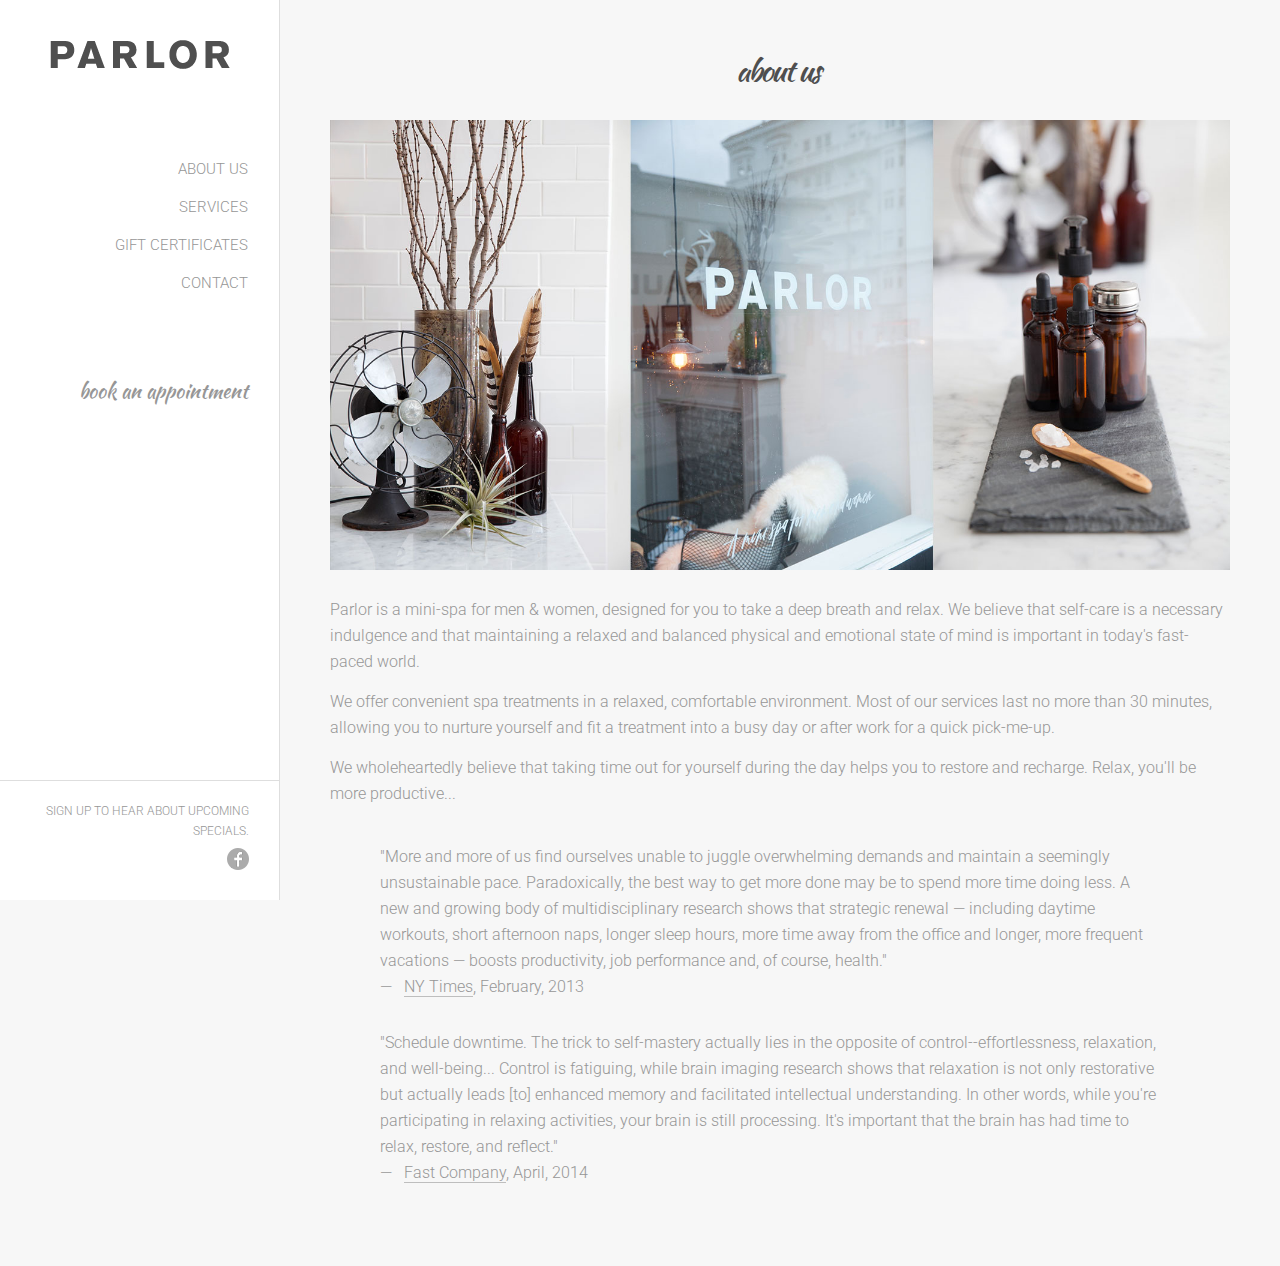
==== about.html @ a88e4d19 "initial commit" ====
<!DOCTYPE html>
<html>
		<head>
				<meta charset="utf-8">

				<meta name="viewport" content="width=device-width, user-scalable=no">

				<title></title>

				<link rel="stylesheet" href="./css/styles.css">
  				<link rel="stylesheet" href="./css/superslides.css">


  				<script src="http://ajax.googleapis.com/ajax/libs/jquery/1.9.1/jquery.min.js"></script>
				<script src="./js/jquery.easing.1.3.js"></script>
  				<script src="./js/jquery.animate-enhanced.min.js"></script>
  				<script src="./js/jquery.superslides.js" type="text/javascript" charset="utf-8"></script>
  				<script src="./js/generic.js" type="text/javascript" charset="utf-8"></script>


  				<link rel="stylesheet" href="./css/superslides.css">

				<link href='http://fonts.googleapis.com/css?family=Alex+Brush|Karma:400,300,500,600,700|Montserrat:400,700' rel='stylesheet' type='text/css'>
				<link href='http://fonts.googleapis.com/css?family=La+Belle+Aurore|Great+Vibes|Cookie|Homemade+Apple|Damion|Sacramento|Rochester|Leckerli+One' rel='stylesheet' type='text/css'>
				<link href='http://fonts.googleapis.com/css?family=Playfair+Display:400,700|Josefin+Slab:400,600,700|Kaushan+Script' rel='stylesheet' type='text/css'>
				<link href='http://fonts.googleapis.com/css?family=Quattrocento+Sans' rel='stylesheet' type='text/css'>
				<link href='http://fonts.googleapis.com/css?family=Roboto:400,100,300,500,700' rel='stylesheet' type='text/css'>
		</head>

		<body id="about">





				<header>
						<div class="content">

								<div id="logo-wrapper"><a href="index.html"><img src="./images/logo.png" id="logo" /></a></div>

								<div id="small-menu-button"><a href="#"><img src="./images/menu.png" width="30" height="30" /></a></div>



								<nav class="small">

										<ul>
											<li><a href="about.html">about us</a></li>
											<li><a href="services.html">services</a></li>
											<li><a href="giftcertificates.html">gift certificates</a></li>
											<!--<li><a href="press.html">press + reviews</a></li>-->
											<li><a href="contact.html">contact</a></li>
											<li><a href="http://www.secure-booker.com/mlclark/BookOnlineStart.aspx" target="_blank">book an appointment</a></li>
										</ul>

										<div class="clear"></div>

								</nav>

								<nav class="medium">

										<ul>
											<li><a href="about.html">about us</a></li>
											<li><a href="services.html">services</a></li>
											<li><a href="giftcertificates.html">gift certificates</a></li>
											<!--<li><a href="press.html">press + reviews</a></li>-->
											<li><a href="contact.html">contact</a></li>
											<li><a href="http://www.secure-booker.com/mlclark/BookOnlineStart.aspx" target="_blank">book an appointment</a></li>
										</ul>

										<div class="clear"></div>

								</nav>


								<nav class="large">

										<div id="side-nav">
										<ul>
											<li><a href="about.html">about us</a></li>
											<li><a href="services.html">services</a></li>
											<li><a href="giftcertificates.html">gift certificates</a></li>
											<!--<li><a href="press.html">press + reviews</a></li>-->
											<li><a href="contact.html">contact</a></li>
											<li class="book"><a href="http://www.secure-booker.com/mlclark/BookOnlineStart.aspx" target="_blank">book an appointment</a></li>
										</ul>
										</div>

								</nav>



								<footer  class="large">

										<a href="http://eepurl.com/8_Tgf" target="_blank">Sign up to hear about upcoming specials.</a>
										<p>
										<a href="https://www.facebook.com/parlorminispa"  target="_blank" ><img src="./images/facebook.png" id="facebook" /></a>
										</p>

								</footer>


								<div class="clear"></div>


						</div>
				</header>




				<div id="main">

				<h1><span>about us</span></h1>


				<img src="./images/about.jpg" class="full" />



<!--
<p class="statements">
We think everyone should take a breather.<br />
We believe self-care is a fundamental part of health and happiness.<br />
We want everyone to feel balanced and refreshed.

</p>
-->



<p>
Parlor is a mini-spa for men & women, designed for you to take a deep breath and relax. We believe that self-care is a necessary indulgence and that maintaining a relaxed and balanced physical and emotional state of mind is important in today's fast-paced world.
</p>
<p>
We offer convenient spa treatments in a relaxed, comfortable environment. Most of our services last no more than 30 minutes, allowing you to nurture yourself and fit a treatment into a busy day or after work for a quick pick-me-up.
</p>
<p>
We wholeheartedly believe that taking time out for yourself during the day helps you to restore and recharge. Relax, you'll be more productive...
</p>

<p class="quote">
"More and more of us find ourselves unable to juggle overwhelming demands and maintain a seemingly unsustainable pace. Paradoxically, the best way to get more done may be to spend more time doing less. A new and growing body of multidisciplinary research shows that strategic renewal &mdash; including daytime workouts, short afternoon naps, longer sleep hours, more time away from the office and longer, more frequent vacations &mdash; boosts productivity, job performance and, of course, health."
<br />&mdash;&nbsp;&nbsp;&nbsp;<a href="http://www.nytimes.com/2013/02/10/opinion/sunday/relax-youll-be-more-productive.html?pagewanted=all&_r=1&" target="_blank">NY Times</a>, February, 2013
</p>

<p class="quote">
"Schedule downtime. The trick to self-mastery actually lies in the opposite of control--effortlessness, relaxation, and well-being... Control is fatiguing, while brain imaging research shows that relaxation is not only restorative but actually leads [to] enhanced memory and facilitated intellectual understanding. In other words, while you're participating in relaxing activities, your brain is still processing. It's important that the brain has had time to relax, restore, and reflect."
<br />&mdash;&nbsp;&nbsp;&nbsp;<a href="http://www.fastcompany.com/3028977/work-smart/become-more-productive-without-actually-doing-more-work" target="_blank">Fast Company</a>, April, 2014
</p>

				</div>




				<div class="clear"></div>



								<footer  class="small">

										<a href="http://eepurl.com/8_Tgf" target="_blank">Sign up to hear about upcoming specials.</a>
										<p>
										<a href="https://www.facebook.com/parlorminispa"  target="_blank" ><img src="./images/facebook.png" id="facebook" /></a>
										</p>


				<div class="clear"></div>

								</footer>

				<div class="clear"></div>

		</body>
</html>
---- css/styles.css ----
/*
Theme Name: Zinpho
Theme URI: http://wordpress.org/themes/twentythirteen
Author: the WordPress team
Author URI: http://wordpress.org/
Description: The 2013 theme for WordPress takes us back to the blog, featuring a full range of post formats, each displayed beautifully in their own unique way. Design details abound, starting with a vibrant color scheme and matching header images, beautiful typography and icons, and a flexible layout that looks great on any device, big or small.
Version: 1.1
License: GNU General Public License v2 or later
License URI: http://www.gnu.org/licenses/gpl-2.0.html
Tags: black, brown, orange, tan, white, yellow, light, one-column, two-columns, right-sidebar, flexible-width, custom-header, custom-menu, editor-style, featured-images, microformats, post-formats, rtl-language-support, sticky-post, translation-ready
Text Domain: twentythirteen

This theme, like WordPress, is licensed under the GPL.
Use it to make something cool, have fun, and share what you've learned with others.
*/


/**
 * Table of Contents:
 *
 * 1.0 - Reset
 * 2.0 - Repeatable Patterns
 * 3.0 - Basic Structure
 * 4.0 - Header
 *   4.1 - Site Header
 *   4.2 - Navigation
 * 5.0 - Content
 *   5.1 - Entry Header
 *   5.2 - Entry Meta
 *   5.3 - Entry Content
 *   5.4 - Galleries
 *   5.5 - Post Formats
 *   5.6 - Attachments
 *   5.7 - Post/Paging Navigation
 *   5.8 - Author Bio
 *   5.9 - Archives
 *   5.10 - Search Results/No posts
 *   5.11 - 404
 *   5.12 - Comments
 *   5.13 - Multisite
 * 6.0 - Sidebar
 *   6.1 - Widgets
 * 7.0 - Footer
 * 8.0 - Media Queries
 * 9.0 - Print
 * ----------------------------------------------------------------------------
 */


/**
 * 1.0 Reset
 *
 * Modified from Normalize.css to provide cross-browser consistency and a smart
 * default styling of HTML elements.
 *
 * @see http://git.io/normalize
 * ----------------------------------------------------------------------------
 */

* {
	-webkit-box-sizing: border-box;
	-moz-box-sizing:    border-box;
	box-sizing:         border-box;
}

 html, body, div, span, applet, object, iframe,
 h1, h2, h3, h4, h5, h6, p, blockquote, pre,
 a, abbr, acronym, address, big, cite, code,
 del, dfn, em, img, ins, kbd, q, s, samp,
 small, strike, sub, sup, tt, var,
 b, u, i, center,
 dl, dt, dd, ol, ul, li,
 fieldset, form, label, legend,
 table, caption, tbody, tfoot, thead, tr, th, td,
 article, aside, canvas, details, embed, 
 figure, figcaption, footer, header, hgroup, 
 menu, nav, output, ruby, section, summary,
 time, mark, audio, video {
 	margin: 0;
 	padding: 0;
 	border: 0;
 	font-size: 100%;
 	font: inherit;
 	vertical-align: baseline;
 }
 /* HTML5 display-role reset for older browsers */
 article, aside, details, figcaption, figure, 
 footer, header, hgroup, menu, nav, section {
 	display: block;
 }
 body {
 	line-height: 1;
 }
 ol, ul {
 	list-style: none;
 }
 blockquote, q {
 	quotes: none;
 }
 blockquote:before, blockquote:after,
 q:before, q:after {
 	content: '';
 	content: none;
 }
 table {
 	/* border-collapse: collapse; */
 	border-spacing: 0;
 }
 
 
a:focus {
    outline: none;
}

html { 

  height:100%;
}


body{

/*
font-family: 'Alex Brush', cursive;
font-family: 'Karma', serif;
font-family: 'Montserrat', sans-serif;
 font-family: 'Karma', serif;
font-family: 'Quattrocento Sans', sans-serif;
*/

 
font-family: 'Roboto', sans-serif;
font-weight:300;


font-size:14px;
margin:0px;
padding:0px;
color:#969696;
line-height:20px;
height:100%;
background-color:#f7f7f7;
}


  
  
a{ color:#969696;text-decoration:none; }
a:link{ color:#969696;  }
a:visited{ color:#969696;  }
a:active{ color:#969696;  }
a:hover{ color:#003366; text-decoration:none; }

  
#main a{ color:#969696;text-decoration:none; border-bottom:1px solid #bebebe; }
#main a:link{ color:#969696;  }
#main a:visited{ color:#969696;  }
#main a:active{ color:#969696;  }
#main a:hover{ color:#003366; border-bottom:1px solid #003366 ; }






p.statements {
font-size:18px;
margin:0px 0px 20px 0px;
font-weight:700;
}



span.highlight {
font-weight:700;
font-size:18px;
 color:#003366;
}


hr {
    border: 0;
    height: 1px;
    background: #dedede;
	margin:50px 0px 50px 0px;
}


#main .center{
text-align:center;
}

#main a.btn {
font-family: 'Montserrat', sans-serif;
  -webkit-border-radius: 0;
  -moz-border-radius: 0;
  border-radius: 0px;
  color: #ffffff;
  font-size: 17px;
  background: #f7f7f7;
  color: #4f4f4f;
  padding: 10px 20px 10px 20px;
  margin: 30px 0px 0px 0px;
  text-decoration: none;
  display: inline-block;
  border:1px solid #cecece;
}

#main a.btn:hover {
  background: #003366;
  text-decoration: none;
  color: #ffffff;
  border:1px solid #003366;
}


 

h1{
font-family: 'La Belle Aurore', cursive;
font-family: 'Sacramento', cursive;
font-family: 'Great Vibes', cursive;
font-family: 'Homemade Apple', cursive;
font-family: 'Kaushan Script', cursive;

font-size:30px;
color:#4f4f4f;
margin:0px 0px 20px 0px;
padding:5px 0px 0px 0px;
line-height:30px;
font-weight:400;
letter-spacing:-2px;
text-align:center;
background: url(../images/bg/h1.png) repeat-x center left; 
text-transform:lowercase;
}

h1 span{
background-color:#f7f7f7;
padding:0px 18px 0px 12px;
}









h2{
font-family: 'Alex Brush', cursive;
font-family: 'Karma', serif;
font-family: 'Montserrat', sans-serif;

font-size:17px;
color:#a9a9a9;
margin:20px 0px 0px 0px;
padding:5px 0px 0px 0px;
line-height:46px;
font-weight:400;
letter-spacing:1px;
text-align:center;
background: url(../images/bg/h1.png) repeat-x center left; 
text-transform:uppercase;
color:#4f4f4f;
}

h2 span{
background-color:#f7f7f7;
padding:0px 12px 0px 12px;
}




h3{
font-family: 'La Belle Aurore', cursive;
font-family: 'Sacramento', cursive;
font-family: 'Great Vibes', cursive;
font-family: 'Homemade Apple', cursive;
font-family: 'Kaushan Script', cursive;


font-size:20px;
color:#a9a9a9;
margin:20px 0px 0px 0px;
padding:5px 0px 0px 0px;
line-height:46px;
font-weight:400;
letter-spacing:-1px;
text-align:left;
color:#4f4f4f;
text-transform:lowercase;
}

 




ul.bullet{
margin:0px 0px 0px 20px;
}

ul.bullet li { list-style-type: square; padding:3px 0px;}


.italics{
font-style:italic;
}



.gray{
color:#a1a1a1;
}

p{
margin:0px;
padding:7px 0px 7px 0px;
}

img{
border:0px;
margin:0px;
padding:0px;
}

.clear {clear:both;}

header{
height:100%;
min-width:280px;
width:20%;
background-color:#ffffff;
border-right: 1px solid #dedede;
margin:0px;
position:fixed;
top:0px;
left:0px;
z-index:999;
text-align:center;
}


header .content{
width:280px;
margin:0px 0px;
}



header .content #logo-wrapper{
background: url(../images/logo-bg.png) no-repeat top left; 
margin: 40px 0px 0px 70px;
width:180px;
height:29px;
-webkit-background-size: cover;
-moz-background-size: cover;
-o-background-size: cover;
background-size: cover;
}


header .content #logo-wrapper a{
border-bottom:0px solid #969696;
}

header .content #logo-wrapper img#logo{
width:180px;
height:29px;
}



header .content nav{
text-transform:uppercase;
font-size:15px;
font-weight:300;
}


 

nav.large{display:block;}
nav.medium{display:none;    text-align:center;}
nav.small{display:none;    text-align:center;}

footer.large{display:block;}
footer.small{display:none;    text-align:center;}

#small-menu-button{
display:none;
position:absolute;
top:10px;
right:15px;

}





nav.large{
z-index:1000;
text-align:right;
margin-top:80px;
}


#side-nav { width: 100%;}

#side-nav ul
{
margin-left: 0;
padding-left: 0;
list-style-type: none;
}

#side-nav a
{ 
border-bottom:0px solid #969696; 
display: block;
padding: 10px 30px 8px 10px;
width: 100%;
background-color: #ffffff;
}

#side-nav ul a#current{
background-color: #ffffff;
color: #a9a9a9;
}


#side-nav ul li{
    border-top:0px solid #ffffff;
    margin-right: 1px;
}

#side-nav ul li.book{
margin-top:70px;
}

#side-nav ul li:last-child{
    border-bottom:0px solid #ffffff;
}


#side-nav a:link, #side-nav a:visited
{
text-decoration: none;
}

#side-nav a:hover
{
background-color: #ffffff;
color: #003366;
}

 
#side-nav ul li.book{
    padding-right:0px;
    font-family: 'Kaushan Script', cursive; 
    font-size:20px;
    text-transform:lowercase;
}







nav.medium{
width:100%;
background-color:#ffffff;
border-top:1px solid #dedede;
margin:15px 0px 0px 0px;
text-transform:uppercase;

}
	
nav.medium a{
display:inline;
float:left;
padding:9px 8px 8px 8px;
background:#ffffff;
text-decoration:none;
width:20%;
text-align:center;
border-left:1px solid #dedede;
font-size:13px;
}


nav.medium a:first-child{
border-left:0px solid #ff0000;
}

nav.medium a:hover{
background-color: #ffffff;
color: #003366;
}
	
 













nav.small { width: 100%;}

nav.small ul
{
text-transform:uppercase;
font-size:14px;
margin-top: 11px;
padding-left: 0;
list-style-type: none;
}

nav.small a
{ 
border-bottom:0px solid #969696; 
display: block;
padding: 10px 30px 8px 10px;
width: 100%;
background-color: #ffffff;
}

nav.small ul a#current{
background-color: #ffffff;
color: #a9a9a9;
}


nav.small ul li{
    border-top:0px solid #ffffff;
}

nav.small ul li:first-child{
    border-top:1px solid #bebebe;
}


nav.small a:link, nav.small a:visited
{
text-decoration: none;
}

nav.small a:hover
{
background-color: #ffffff;
color: #003366;
}

 


#main{
margin:0px 0px 0px 280px;
padding:50px 50px 50px 50px;
font-family: 'Quattrocento Sans', sans-serif;
font-family: 'Roboto', sans-serif;
font-weight:300;
font-size: 16px;

 
}


#main p{
line-height:26px;
}


#main p.quote{
width:96%;
margin:30px 2% 30px 2%;

width:auto;
margin:30px 70px 30px 50px;


padding:0px 0px 0px 0px;
border-left: 0px solid #dedede;


    
    
}








#main img.full{
margin:15px 0px 15px 0px;
width:100%;
}

#main .column2{
width:45%;
margin:20px 10% 0px 0px;
float:left;
text-align:left;
}

#main .column2.last{
width:45%;
margin:20px 0% 0px 0px;
text-align:left;
}

 


footer.large{
width:100%;
height:120px;
background-color:#ffffff;
margin:0px 0px 0px 0px;
padding:20px 30px 30px 30px;
position:absolute;
bottom:0px;
left:0px;
z-index:999;
text-align:right;
border-top:1px solid #dedede;
text-transform:uppercase;
font-size:12px;

}




footer.small{
width:100%;
border-top:1px solid #dedede;

margin:0px 0px 0px 0px;
padding:15px 0px 15px 0px;
position:fixed;
bottom:0px;
left:0px;
z-index:999;
text-align:center;
text-transform:uppercase;
font-size:12px;

}





body#home footer.small{
-webkit-box-shadow: 0 0 10px 0 rgba(100,100,100,0.7);
box-shadow: 0 0 10px 0 rgba(100,100,100,0.7);
}



table.services{

}

table.services td{
}

table.services td.item{
padding:0px 50px 8px 0px;
width:350px;
}

table.services td.price{
padding:0px 0px 8px 0px;
font-size:16px;
}

#services .column2 img.full{
margin: 50px 0px 0px 0px;
}





@media all and (max-width: 980px) {


	
	nav.large{display:none;}
	nav.medium{display:block;} 
	nav.small{display:none } 
	

	footer.large{display:none;}
	footer.small{display:block;} 
	
	#small-menu-button{display:none;}


	header{
	height:95px;
	width:100%;
	position:fixed;
	}


	header .content{
	width:100%;
	margin:0px auto;
	}


	header .content #logo-wrapper{
	margin: 15px auto 5px auto;
	}
	

	#side-nav ul
	{
	text-align:center;
	margin-bottom:20px;
	}


	footer.small{
	position:relative;
	}



	#main{
	margin:100px 0px 50px 0px;
	padding:40px 40px 0px 40px;
	}

 


}

@media all and (max-width: 760px) {




}


@media all and (max-width: 800px) {

	
	nav.large{display:none;}
	nav.medium{display:none;} 
	nav.small{display:none;} 
	

	footer.large{display:none;}
	footer.small{display:block;} 
	
	#small-menu-button{display:block;}


	header{
	height:50px;
	width:100%;
	position:fixed;
	}


	header .content{
	width:100%;
	margin:0px auto;
	}




	header .content #logo-wrapper{
	background: url(../images/logo-bg.png) no-repeat top left; 
	margin: 15px auto 5px auto;
	width:120px;
	height:19px;
	-webkit-background-size: cover;
	-moz-background-size: cover;
	-o-background-size: cover;
	background-size: cover;
	}


	header .content #logo-wrapper a{
	border-bottom:0px solid #969696;
	}

	header .content #logo-wrapper img#logo{
	width:120px;
	height:19px;
	}






	#side-nav ul
	{
	text-align:center;
	margin-bottom:20px;
	}



	footer.small{
	position:relative;
	}




	#main{
	margin:50px 0px 0px 0px;
	padding:25px 25px 25px 25px;
	}



	#home2 #main{
	margin:50px 0px 0px 0px;
	padding:0px 0px 0px 0px;
	}





	#main .column2{
	width:100%;
	margin:20px 0% 0px 0px;
	float:none;
	text-align:center;
	}

	#main .column2.last{
	width:100%;
	margin:0px 0% 0px 0px;
	text-align:center;
	}


	#services #main .column2{
	width:100%;
	margin:20px 0% 0px 0px;
	float:none;
	text-align:left;
	}

	#services #main .column2.last{
	width:100%;
	margin:0px 0% 0px 0px;
	text-align:left;
	}






	h1{
	font-size:30px;
		color:#4f4f4f;
	line-height:36px;
	}

	h1 span{
	padding:0px 12px 0px 12px;
	}
 


	
}


@media all and (min-width: 800px) {


	nav.small{display:none !important; } 

	
}


@media all and (min-width: 981px) {


	header{
	z-index:99999;
	}

	header .content {
	width: auto;
	}
	

	#slides-wrapper {
	width: 80%;
	float: right;
	}

	#slides-wrapper #slides .slides-container img{
	left: -10% !important;
	}


	header .content #logo-wrapper {
	margin: 40px auto 0px auto;
	width: 180px;
	}



}

@media all and (min-width: 1416px) {




	#main{
	margin:0px 0px 0px 20%;
	}



}
---- css/superslides.css ----
#slides {
  position: relative;
}
#slides .slides-container {
  display: none;
}
#slides .scrollable {
  *zoom: 1;
  position: relative;
  top: 0;
  left: 0;
  overflow-y: auto;
  -webkit-overflow-scrolling: touch;
  height: 100%;
}
#slides .scrollable:after {
  content: "";
  display: table;
  clear: both;
}

.slides-navigation {
  margin: 0 auto;
  position: absolute;
  z-index: 3;
  top: 46%;
  width: 100%;
  display:none;
}
.slides-navigation a {
  position: absolute;
  display: block;
}
.slides-navigation a.prev {
  left: 0;
}
.slides-navigation a.next {
  right: 0;
}

.slides-pagination {
  position: absolute;
  z-index: 3;
  bottom: 0;
  text-align: center;
  width: 100%;
}
.slides-pagination a {
  border: 2px solid #222;
  border-radius: 15px;
  width: 10px;
  height: 10px;
  display: -moz-inline-stack;
  display: inline-block;
  vertical-align: middle;
  *vertical-align: auto;
  zoom: 1;
  *display: inline;
  background-image: url("[data-uri]");
  margin: 2px;
  overflow: hidden;
  text-indent: -100%;
}
.slides-pagination a.current {
  background: #222;
}
---- css/superslides.css ----
#slides {
  position: relative;
}
#slides .slides-container {
  display: none;
}
#slides .scrollable {
  *zoom: 1;
  position: relative;
  top: 0;
  left: 0;
  overflow-y: auto;
  -webkit-overflow-scrolling: touch;
  height: 100%;
}
#slides .scrollable:after {
  content: "";
  display: table;
  clear: both;
}

.slides-navigation {
  margin: 0 auto;
  position: absolute;
  z-index: 3;
  top: 46%;
  width: 100%;
  display:none;
}
.slides-navigation a {
  position: absolute;
  display: block;
}
.slides-navigation a.prev {
  left: 0;
}
.slides-navigation a.next {
  right: 0;
}

.slides-pagination {
  position: absolute;
  z-index: 3;
  bottom: 0;
  text-align: center;
  width: 100%;
}
.slides-pagination a {
  border: 2px solid #222;
  border-radius: 15px;
  width: 10px;
  height: 10px;
  display: -moz-inline-stack;
  display: inline-block;
  vertical-align: middle;
  *vertical-align: auto;
  zoom: 1;
  *display: inline;
  background-image: url("[data-uri]");
  margin: 2px;
  overflow: hidden;
  text-indent: -100%;
}
.slides-pagination a.current {
  background: #222;
}
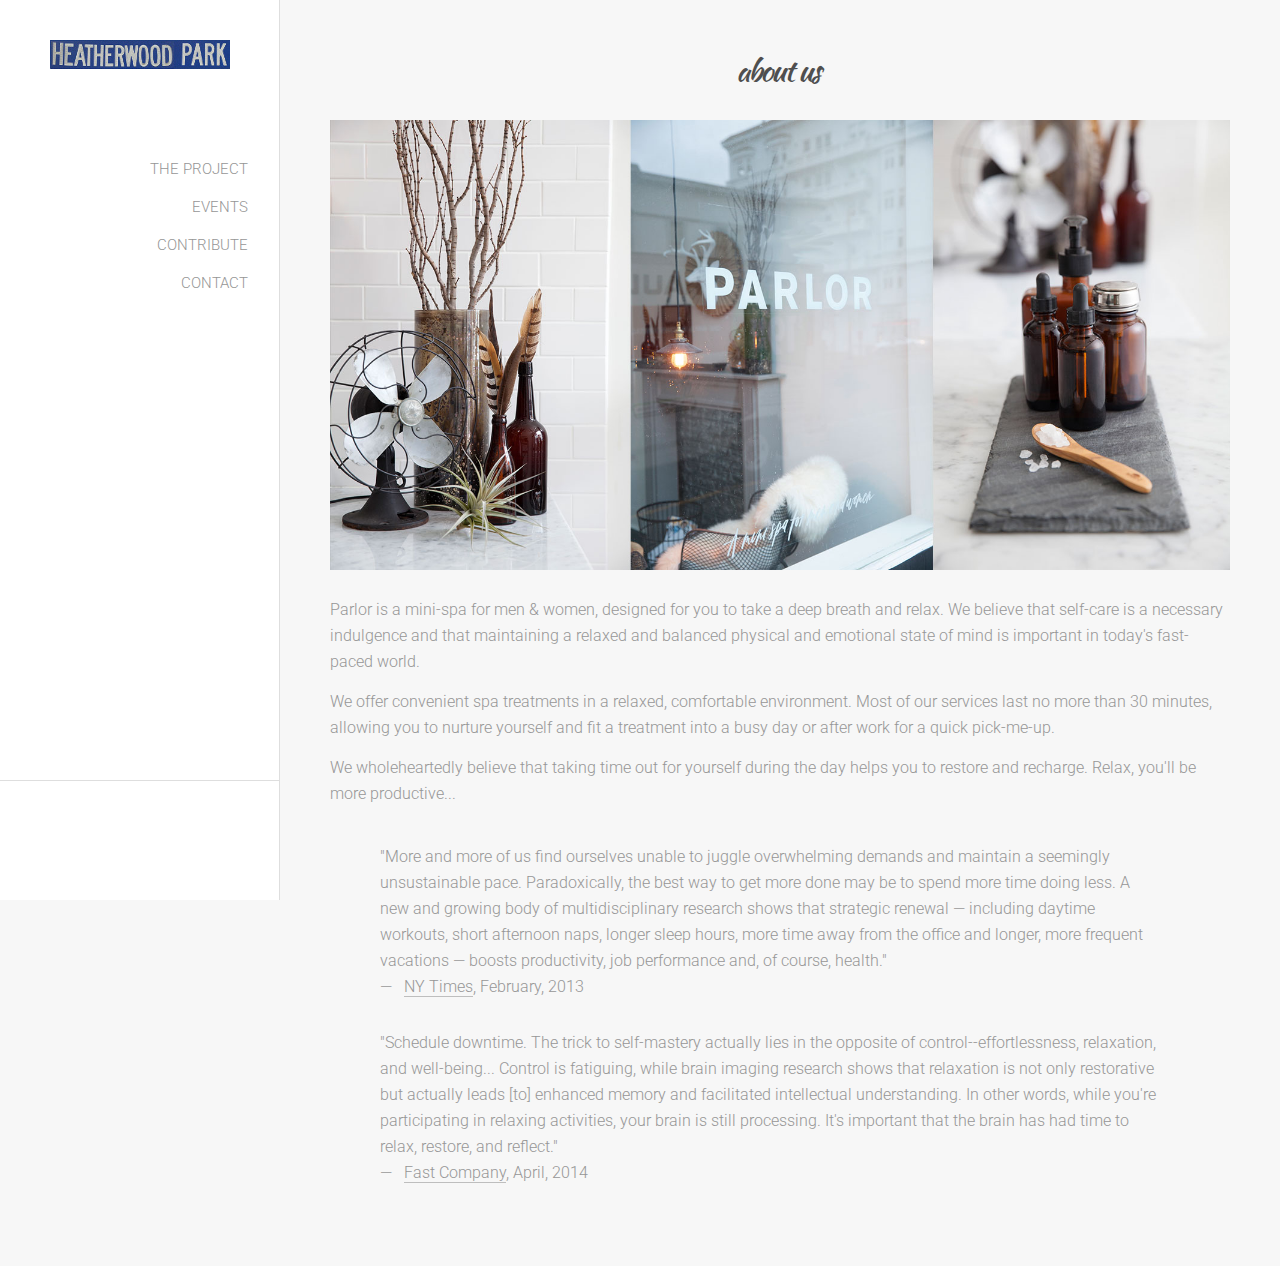
==== commit 38d3225e: "Merge pull request #1 from MdBee/master" ====
--- a/about.html
+++ b/about.html
@@ -37,7 +37,7 @@
 				<header>
 						<div class="content">
 
-								<div id="logo-wrapper"><a href="index.html"><img src="./images/logo.png" id="logo" /></a></div>
+								<div id="logo-wrapper"><a href="index.html"><img src="./images/sign_rearranged_180x29.jpg" id="logo" /></a></div>
 
 								<div id="small-menu-button"><a href="#"><img src="./images/menu.png" width="30" height="30" /></a></div>
 
@@ -46,12 +46,11 @@
 								<nav class="small">
 
 										<ul>
-											<li><a href="about.html">about us</a></li>
-											<li><a href="services.html">services</a></li>
-											<li><a href="giftcertificates.html">gift certificates</a></li>
+											<li><a href="about.html">the project</a></li>
+											<li><a href="services.html">events</a></li>
+											<li><a href="giftcertificates.html">contribute</a></li>
 											<!--<li><a href="press.html">press + reviews</a></li>-->
 											<li><a href="contact.html">contact</a></li>
-											<li><a href="http://www.secure-booker.com/mlclark/BookOnlineStart.aspx" target="_blank">book an appointment</a></li>
 										</ul>
 
 										<div class="clear"></div>
@@ -61,12 +60,11 @@
 								<nav class="medium">
 
 										<ul>
-											<li><a href="about.html">about us</a></li>
-											<li><a href="services.html">services</a></li>
-											<li><a href="giftcertificates.html">gift certificates</a></li>
+											<li><a href="about.html">the project</a></li>
+											<li><a href="services.html">events</a></li>
+											<li><a href="giftcertificates.html">contribute</a></li>
 											<!--<li><a href="press.html">press + reviews</a></li>-->
 											<li><a href="contact.html">contact</a></li>
-											<li><a href="http://www.secure-booker.com/mlclark/BookOnlineStart.aspx" target="_blank">book an appointment</a></li>
 										</ul>
 
 										<div class="clear"></div>
@@ -78,12 +76,11 @@
 
 										<div id="side-nav">
 										<ul>
-											<li><a href="about.html">about us</a></li>
-											<li><a href="services.html">services</a></li>
-											<li><a href="giftcertificates.html">gift certificates</a></li>
+											<li><a href="about.html">the project</a></li>
+											<li><a href="services.html">events</a></li>
+											<li><a href="giftcertificates.html">contribute</a></li>
 											<!--<li><a href="press.html">press + reviews</a></li>-->
 											<li><a href="contact.html">contact</a></li>
-											<li class="book"><a href="http://www.secure-booker.com/mlclark/BookOnlineStart.aspx" target="_blank">book an appointment</a></li>
 										</ul>
 										</div>
 
@@ -93,10 +90,10 @@
 
 								<footer  class="large">
 
-										<a href="http://eepurl.com/8_Tgf" target="_blank">Sign up to hear about upcoming specials.</a>
+										<!--a href="http://eepurl.com/8_Tgf" target="_blank">Sign up to hear about upcoming specials.</a>
 										<p>
 										<a href="https://www.facebook.com/parlorminispa"  target="_blank" ><img src="./images/facebook.png" id="facebook" /></a>
-										</p>
+									</p-->
 
 								</footer>
 
@@ -161,10 +158,10 @@
 
 								<footer  class="small">
 
-										<a href="http://eepurl.com/8_Tgf" target="_blank">Sign up to hear about upcoming specials.</a>
+										<!--a href="http://eepurl.com/8_Tgf" target="_blank">Sign up to hear about upcoming specials.</a>
 										<p>
 										<a href="https://www.facebook.com/parlorminispa"  target="_blank" ><img src="./images/facebook.png" id="facebook" /></a>
-										</p>
+									</p-->
 
 
 				<div class="clear"></div>
